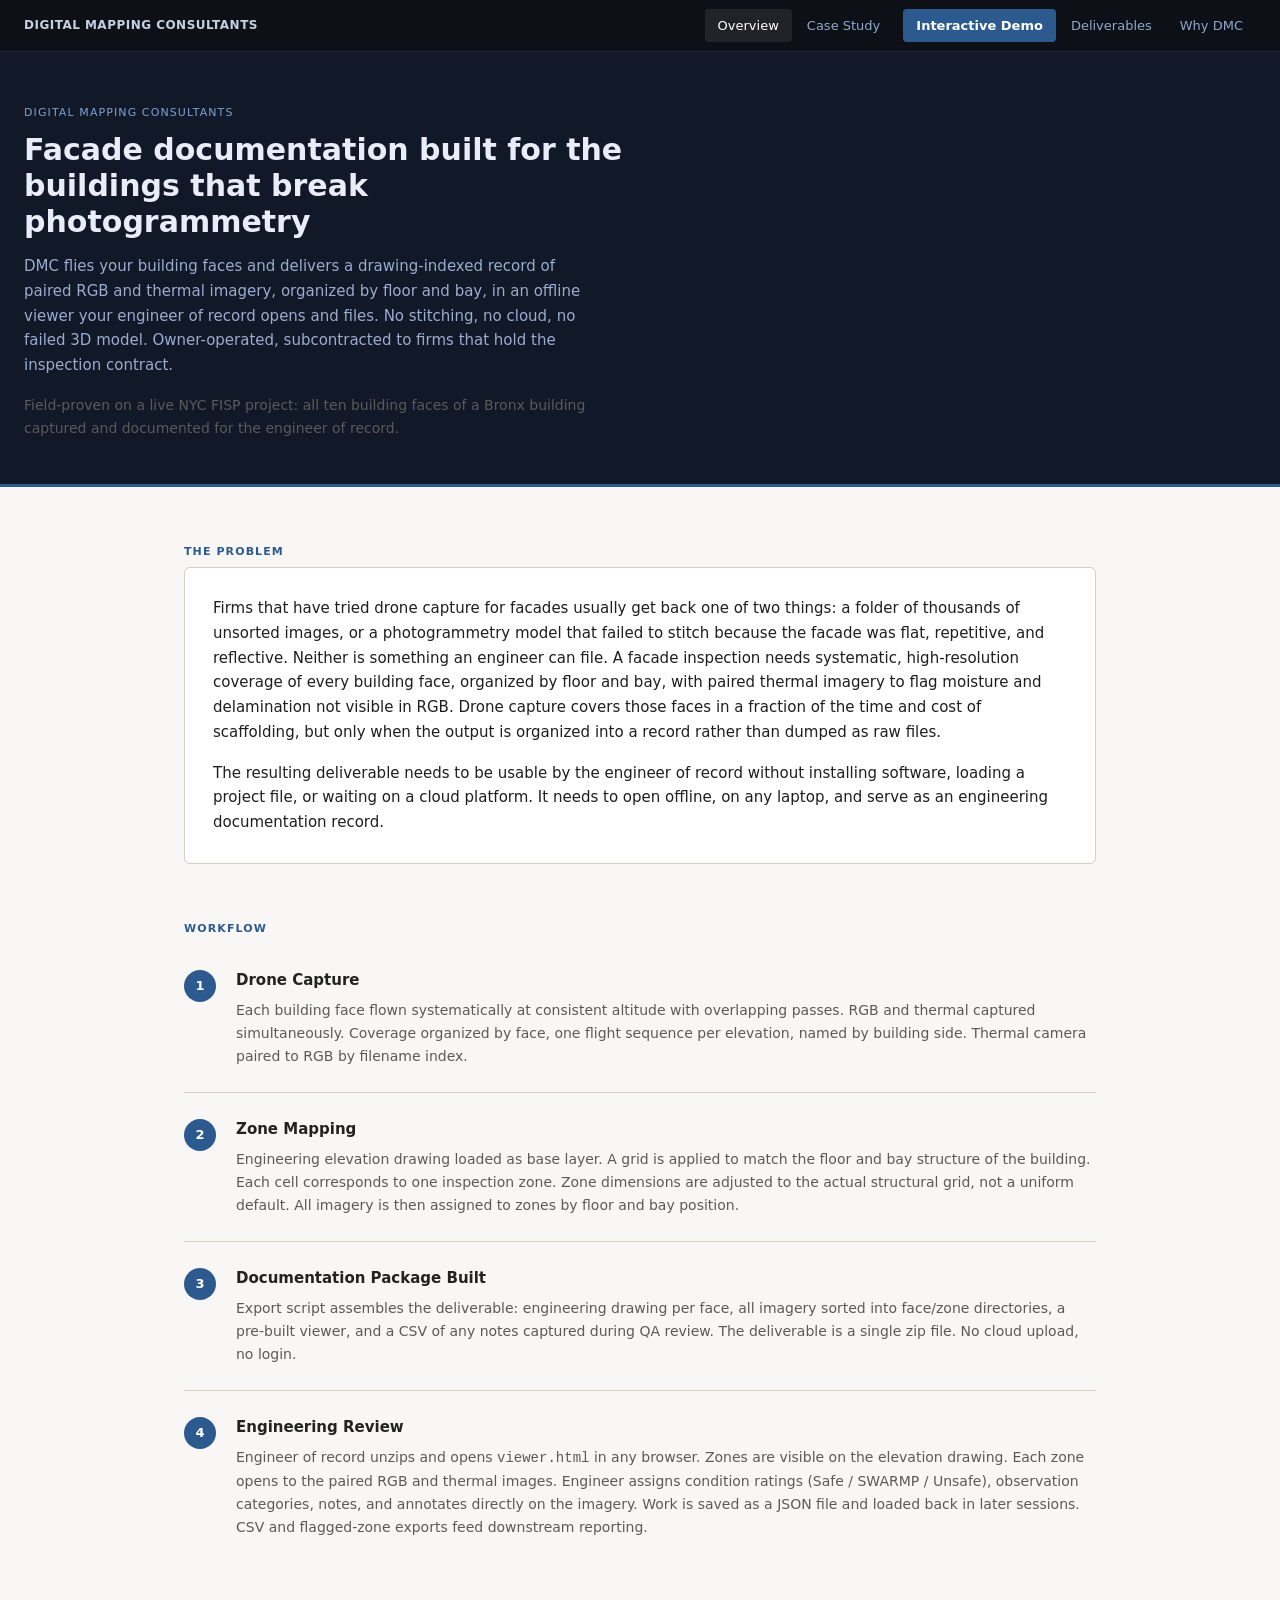
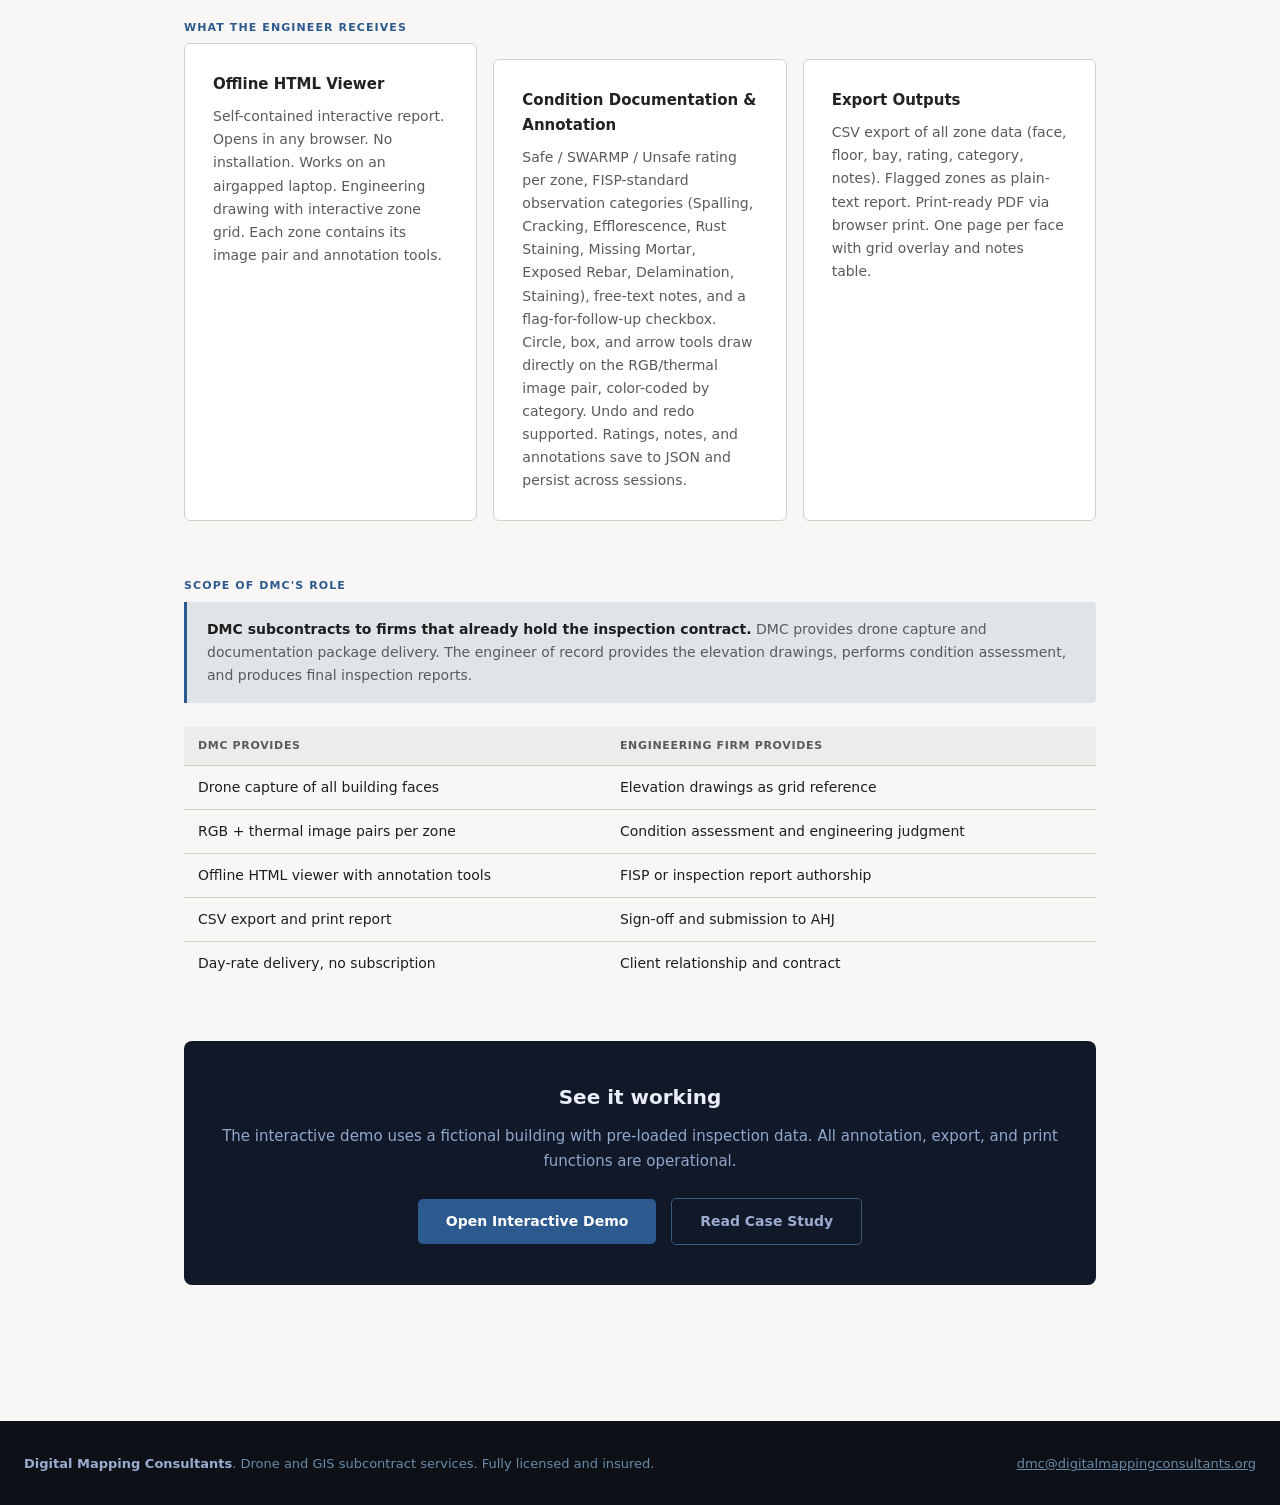
==== index.html @ 9a8e85b5 "Fix mobile responsiveness and lightbox click handler - Fix navigation overflow on mobile: add flex-w" ====
<!DOCTYPE html>
<html lang="en">
<head>
<meta charset="UTF-8">
<meta name="viewport" content="width=device-width,initial-scale=1">
<title>Building Envelope Documentation | Digital Mapping Consultants</title>
<link rel="stylesheet" href="style.css">
</head>
<body>

<nav class="site-nav">
  <a href="index.html" class="nav-brand">Digital Mapping Consultants</a>
  <div class="nav-links">
    <a href="index.html" class="active">Overview</a>
    <a href="case-study.html">Case Study</a>
    <a href="viewer.html" class="nav-cta">Interactive Demo</a>
    <a href="deliverables.html">Deliverables</a>
    <a href="why-dmc.html">Why DMC</a>
  </div>
</nav>

<div class="page-header">
  <div class="eyebrow">Digital Mapping Consultants</div>
  <h1>Facade documentation built for the buildings that break photogrammetry</h1>
  <p>DMC flies your building faces and delivers a drawing-indexed record of paired RGB and
  thermal imagery, organized by floor and bay, in an offline viewer your engineer of record
  opens and files. No stitching, no cloud, no failed 3D model. Owner-operated, subcontracted
  to firms that hold the inspection contract.</p>
  <p style="color:var(--text-muted);font-size:14px;margin-top:12px">Field-proven on a live NYC
  FISP project: all ten building faces of a Bronx building captured and documented for the
  engineer of record.</p>
</div>

<div class="content">

  <div class="section">
    <div class="section-label">The Problem</div>
    <div class="card">
      <p>Firms that have tried drone capture for facades usually get back one of two things: a
      folder of thousands of unsorted images, or a photogrammetry model that failed to stitch
      because the facade was flat, repetitive, and reflective. Neither is something an engineer
      can file. A facade inspection needs systematic, high-resolution coverage of every building
      face, organized by floor and bay, with paired thermal imagery to flag moisture and
      delamination not visible in RGB. Drone capture covers those faces in a fraction of the time
      and cost of scaffolding, but only when the output is organized into a record rather than
      dumped as raw files.</p>
      <p>The resulting deliverable needs to be usable by the engineer of record without
      installing software, loading a project file, or waiting on a cloud platform. It needs to
      open offline, on any laptop, and serve as an engineering documentation record.</p>
    </div>
  </div>

  <div class="section">
    <div class="section-label">Workflow</div>
    <div class="steps">
      <div class="step">
        <div class="step-num">1</div>
        <div class="step-body">
          <h3>Drone Capture</h3>
          <p>Each building face flown systematically at consistent altitude with overlapping passes.
          RGB and thermal captured simultaneously. Coverage organized by face, one flight sequence
          per elevation, named by building side. Thermal camera paired to RGB by filename index.</p>
        </div>
      </div>
      <div class="step">
        <div class="step-num">2</div>
        <div class="step-body">
          <h3>Zone Mapping</h3>
          <p>Engineering elevation drawing loaded as base layer. A grid is applied to match
          the floor and bay structure of the building. Each cell corresponds to one inspection
          zone. Zone dimensions are adjusted to the actual structural grid, not a uniform default.
          All imagery is then assigned to zones by floor and bay position.</p>
        </div>
      </div>
      <div class="step">
        <div class="step-num">3</div>
        <div class="step-body">
          <h3>Documentation Package Built</h3>
          <p>Export script assembles the deliverable: engineering drawing per face, all imagery
          sorted into face/zone directories, a pre-built viewer, and a CSV of any notes captured
          during QA review. The deliverable is a single zip file. No cloud upload, no login.</p>
        </div>
      </div>
      <div class="step">
        <div class="step-num">4</div>
        <div class="step-body">
          <h3>Engineering Review</h3>
          <p>Engineer of record unzips and opens <code>viewer.html</code> in any browser.
          Zones are visible on the elevation drawing. Each zone opens to the paired RGB and
          thermal images. Engineer assigns condition ratings (Safe / SWARMP / Unsafe),
          observation categories, notes, and annotates directly on the imagery. Work is saved
          as a JSON file and loaded back in later sessions. CSV and flagged-zone exports
          feed downstream reporting.</p>
        </div>
      </div>
    </div>
  </div>

  <div class="section">
    <div class="section-label">What the Engineer Receives</div>
    <div class="card-grid">
      <div class="card">
        <h3>Offline HTML Viewer</h3>
        <p style="color:var(--text-muted);font-size:14px">Self-contained interactive report.
        Opens in any browser. No installation. Works on an airgapped laptop. Engineering drawing
        with interactive zone grid. Each zone contains its image pair and annotation tools.</p>
      </div>
      <div class="card">
        <h3>Condition Documentation &amp; Annotation</h3>
        <p style="color:var(--text-muted);font-size:14px">Safe / SWARMP / Unsafe rating per zone,
        FISP-standard observation categories (Spalling, Cracking, Efflorescence, Rust Staining,
        Missing Mortar, Exposed Rebar, Delamination, Staining), free-text notes, and a
        flag-for-follow-up checkbox. Circle, box, and arrow tools draw directly on the
        RGB/thermal image pair, color-coded by category. Undo and redo supported. Ratings, notes,
        and annotations save to JSON and persist across sessions.</p>
      </div>
      <div class="card">
        <h3>Export Outputs</h3>
        <p style="color:var(--text-muted);font-size:14px">CSV export of all zone data (face, floor,
        bay, rating, category, notes). Flagged zones as plain-text report. Print-ready PDF via
        browser print. One page per face with grid overlay and notes table.</p>
      </div>
    </div>
  </div>

  <div class="section">
    <div class="section-label">Scope of DMC's Role</div>
    <div class="callout">
      <strong>DMC subcontracts to firms that already hold the inspection contract.</strong>
      DMC provides drone capture and documentation package delivery. The engineer of record
      provides the elevation drawings, performs condition assessment, and produces final
      inspection reports.
    </div>
    <table class="data-table">
      <thead><tr><th>DMC Provides</th><th>Engineering Firm Provides</th></tr></thead>
      <tbody>
        <tr><td>Drone capture of all building faces</td><td>Elevation drawings as grid reference</td></tr>
        <tr><td>RGB + thermal image pairs per zone</td><td>Condition assessment and engineering judgment</td></tr>
        <tr><td>Offline HTML viewer with annotation tools</td><td>FISP or inspection report authorship</td></tr>
        <tr><td>CSV export and print report</td><td>Sign-off and submission to AHJ</td></tr>
        <tr><td>Day-rate delivery, no subscription</td><td>Client relationship and contract</td></tr>
      </tbody>
    </table>
  </div>

  <div class="cta-block">
    <h2>See it working</h2>
    <p>The interactive demo uses a fictional building with pre-loaded inspection data.
    All annotation, export, and print functions are operational.</p>
    <a href="viewer.html" class="btn">Open Interactive Demo</a>
    <a href="case-study.html" class="btn btn-outline">Read Case Study</a>
  </div>

</div>

<footer class="site-footer">
  <div><strong>Digital Mapping Consultants</strong>. Drone and GIS subcontract services. Fully licensed and insured.</div>
  <div><a href="mailto:dmc@digitalmappingconsultants.org" style="color:inherit">dmc@digitalmappingconsultants.org</a></div>
</footer>

</body>
</html>
---- style.css ----
/* DMC Demo Site — Shared Styles */
*, *::before, *::after { box-sizing: border-box; margin: 0; padding: 0; }

:root {
  --bg: #f8f7f5;
  --bg-alt: #eeecea;
  --bg-dark: #111827;
  --bg-nav: #0d1117;
  --accent: #2d5a8e;
  --accent-light: #4a7fc1;
  --accent-dim: rgba(45,90,142,0.12);
  --text: #1e1e1e;
  --text-muted: #5a5a5a;
  --border: #d4cfc8;
  --max-w: 960px;
}

body {
  font-family: system-ui, -apple-system, "Segoe UI", sans-serif;
  font-size: 15px;
  line-height: 1.65;
  color: var(--text);
  background: var(--bg);
}

/* ── Navigation ── */
.site-nav {
  background: var(--bg-nav);
  padding: 0 24px;
  display: flex;
  align-items: center;
  height: 52px;
  position: sticky;
  top: 0;
  z-index: 200;
  border-bottom: 1px solid #1e2740;
  flex-wrap: wrap;
  gap: 8px;
}
.nav-brand {
  color: #c8d0e0;
  font-size: 12px;
  font-weight: 600;
  letter-spacing: 0.04em;
  text-transform: uppercase;
  text-decoration: none;
  white-space: nowrap;
  margin-right: auto;
}
.nav-links {
  display: flex;
  gap: 2px;
  align-items: center;
  flex-wrap: wrap;
}
.nav-links a {
  color: #8fa8cc;
  text-decoration: none;
  font-size: 13px;
  padding: 6px 13px;
  border-radius: 4px;
  white-space: nowrap;
  transition: color 0.1s, background 0.1s;
}
.nav-links a:hover { color: #c8d0e0; background: rgba(255,255,255,0.05); }
.nav-links a.active { color: #fff; background: rgba(255,255,255,0.08); }
.nav-links a.nav-cta {
  background: var(--accent);
  color: #fff;
  font-weight: 600;
  margin-left: 8px;
}
.nav-links a.nav-cta:hover { background: var(--accent-light); }

/* ── Page Header ── */
.page-header {
  background: var(--bg-dark);
  color: #c8d0e0;
  padding: 52px 24px 44px;
  border-bottom: 3px solid var(--accent);
}
.page-header .eyebrow {
  font-size: 11px;
  letter-spacing: 0.1em;
  text-transform: uppercase;
  color: #7aa2d4;
  margin-bottom: 10px;
}
.page-header h1 {
  font-size: clamp(22px, 3vw, 30px);
  font-weight: 600;
  color: #e8edf8;
  line-height: 1.2;
  margin-bottom: 14px;
  max-width: 640px;
}
.page-header p {
  font-size: 15px;
  color: #9aaccf;
  max-width: 580px;
  line-height: 1.65;
}

/* ── Content ── */
.content {
  max-width: var(--max-w);
  margin: 0 auto;
  padding: 56px 24px;
}
.content-narrow {
  max-width: 720px;
  margin: 0 auto;
  padding: 56px 24px;
}

/* ── Typography ── */
h2 {
  font-size: 20px;
  font-weight: 600;
  color: #1a1a1a;
  margin-bottom: 14px;
}
h3 {
  font-size: 15px;
  font-weight: 600;
  color: #222;
  margin-bottom: 8px;
}
p { margin-bottom: 16px; }
p:last-child { margin-bottom: 0; }

/* ── Sections ── */
.section { margin-bottom: 56px; }
.section:last-child { margin-bottom: 0; }
.section-label {
  font-size: 11px;
  font-weight: 600;
  letter-spacing: 0.1em;
  text-transform: uppercase;
  color: var(--accent);
  margin-bottom: 6px;
}

/* ── Cards / Panels ── */
.card {
  background: #fff;
  border: 1px solid var(--border);
  border-radius: 6px;
  padding: 28px 28px;
}
.card + .card { margin-top: 16px; }
.card-grid {
  display: grid;
  grid-template-columns: repeat(auto-fill, minmax(260px, 1fr));
  gap: 16px;
}

/* ── Workflow Steps ── */
.steps { display: flex; flex-direction: column; gap: 0; }
.step {
  display: flex;
  gap: 20px;
  padding: 24px 0;
  border-bottom: 1px solid var(--border);
}
.step:last-child { border-bottom: none; }
.step-num {
  flex-shrink: 0;
  width: 32px;
  height: 32px;
  background: var(--accent);
  color: #fff;
  border-radius: 50%;
  display: flex;
  align-items: center;
  justify-content: center;
  font-size: 13px;
  font-weight: 700;
  margin-top: 2px;
}
.step-body h3 { margin-bottom: 6px; }
.step-body p { color: var(--text-muted); font-size: 14px; margin: 0; }

/* ── Table ── */
.data-table { width: 100%; border-collapse: collapse; font-size: 14px; }
.data-table th, .data-table td {
  text-align: left;
  padding: 10px 14px;
  border-bottom: 1px solid var(--border);
}
.data-table th {
  font-size: 11px;
  font-weight: 600;
  letter-spacing: 0.06em;
  text-transform: uppercase;
  color: var(--text-muted);
  background: var(--bg-alt);
}
.data-table tr:last-child td { border-bottom: none; }

/* ── Callout ── */
.callout {
  background: var(--accent-dim);
  border-left: 3px solid var(--accent);
  padding: 16px 20px;
  border-radius: 0 4px 4px 0;
  margin-bottom: 24px;
  font-size: 14px;
  color: var(--text-muted);
}
.callout strong { color: var(--text); }

/* ── CTA Block ── */
.cta-block {
  background: var(--bg-dark);
  color: #c8d0e0;
  padding: 40px 32px;
  border-radius: 8px;
  text-align: center;
}
.cta-block h2 { color: #e8edf8; margin-bottom: 10px; }
.cta-block p { color: #8fa8cc; margin-bottom: 24px; }
.btn {
  display: inline-block;
  background: var(--accent);
  color: #fff;
  text-decoration: none;
  font-size: 14px;
  font-weight: 600;
  padding: 11px 28px;
  border-radius: 5px;
  transition: background 0.15s;
}
.btn:hover { background: var(--accent-light); }
.btn-outline {
  background: transparent;
  border: 1px solid #3a5a80;
  color: #9aaccf;
  margin-left: 10px;
}
.btn-outline:hover { background: rgba(255,255,255,0.07); }

/* ── Badge ── */
.badge {
  display: inline-block;
  font-size: 11px;
  font-weight: 600;
  padding: 3px 9px;
  border-radius: 3px;
  letter-spacing: 0.04em;
  text-transform: uppercase;
}
.badge-swarmp { background: #4a2e00; color: #ffcc44; }
.badge-unsafe { background: #4a0000; color: #ff8080; }
.badge-safe { background: #0a3a0a; color: #7fff7f; }

/* ── Status indicators ── */
.status-dot {
  display: inline-block;
  width: 10px; height: 10px;
  border-radius: 50%;
  margin-right: 6px;
  vertical-align: middle;
}
.status-safe { background: #30a060; }
.status-swarmp { background: #d4880a; }
.status-unsafe { background: #cc3333; }

/* ── Deliverables grid ── */
.deliv-grid {
  display: grid;
  grid-template-columns: repeat(auto-fill, minmax(240px, 1fr));
  gap: 20px;
  margin-top: 24px;
}
.deliv-card {
  background: #fff;
  border: 1px solid var(--border);
  border-top: 3px solid var(--accent);
  border-radius: 0 0 6px 6px;
  padding: 20px;
}
.deliv-card h3 { font-size: 14px; margin-bottom: 6px; }
.deliv-card p { font-size: 13px; color: var(--text-muted); margin: 0; line-height: 1.55; }
.deliv-format {
  font-size: 11px;
  font-family: monospace;
  color: var(--accent);
  background: var(--accent-dim);
  padding: 2px 7px;
  border-radius: 3px;
  margin-top: 10px;
  display: inline-block;
}

/* ── Spec list ── */
.spec-list { list-style: none; padding: 0; }
.spec-list li {
  display: flex;
  padding: 9px 0;
  border-bottom: 1px solid var(--border);
  font-size: 14px;
}
.spec-list li:last-child { border-bottom: none; }
.spec-key {
  width: 180px;
  flex-shrink: 0;
  font-weight: 600;
  color: var(--text-muted);
  font-size: 13px;
}
.spec-val { color: var(--text); }

/* ── Image placeholder ── */
.img-placeholder {
  background: var(--bg-alt);
  border: 1px solid var(--border);
  border-radius: 4px;
  display: flex;
  align-items: center;
  justify-content: center;
  color: var(--text-muted);
  font-size: 13px;
  font-style: italic;
}

/* ── Footer ── */
.site-footer {
  background: var(--bg-nav);
  color: #6a8aaa;
  padding: 32px 24px;
  font-size: 13px;
  display: flex;
  justify-content: space-between;
  align-items: center;
  flex-wrap: wrap;
  gap: 12px;
  margin-top: 80px;
}
.site-footer strong { color: #9aaccf; }

/* ── Responsive ── */
@media (max-width: 768px) {
  .site-nav { height: auto; min-height: 52px; }
  .nav-brand { font-size: 11px; flex-basis: 100%; }
  .nav-links { width: 100%; }
  .nav-links a { font-size: 12px; padding: 5px 8px; flex: 1 1 auto; text-align: center; }
  .nav-links a.nav-cta { margin-left: 0; }
  .content, .content-narrow { padding: 32px 16px; }
  .page-header { padding: 32px 16px 28px; }
  .card { padding: 20px 16px; }
  .card-grid { grid-template-columns: 1fr; }
  .deliv-grid { grid-template-columns: 1fr; }
  .site-footer { flex-direction: column; align-items: flex-start; }
}
@media (max-width: 480px) {
  .site-nav { padding: 0 12px; }
  .nav-brand { font-size: 10px; }
  .nav-links a { font-size: 11px; padding: 4px 6px; }
}
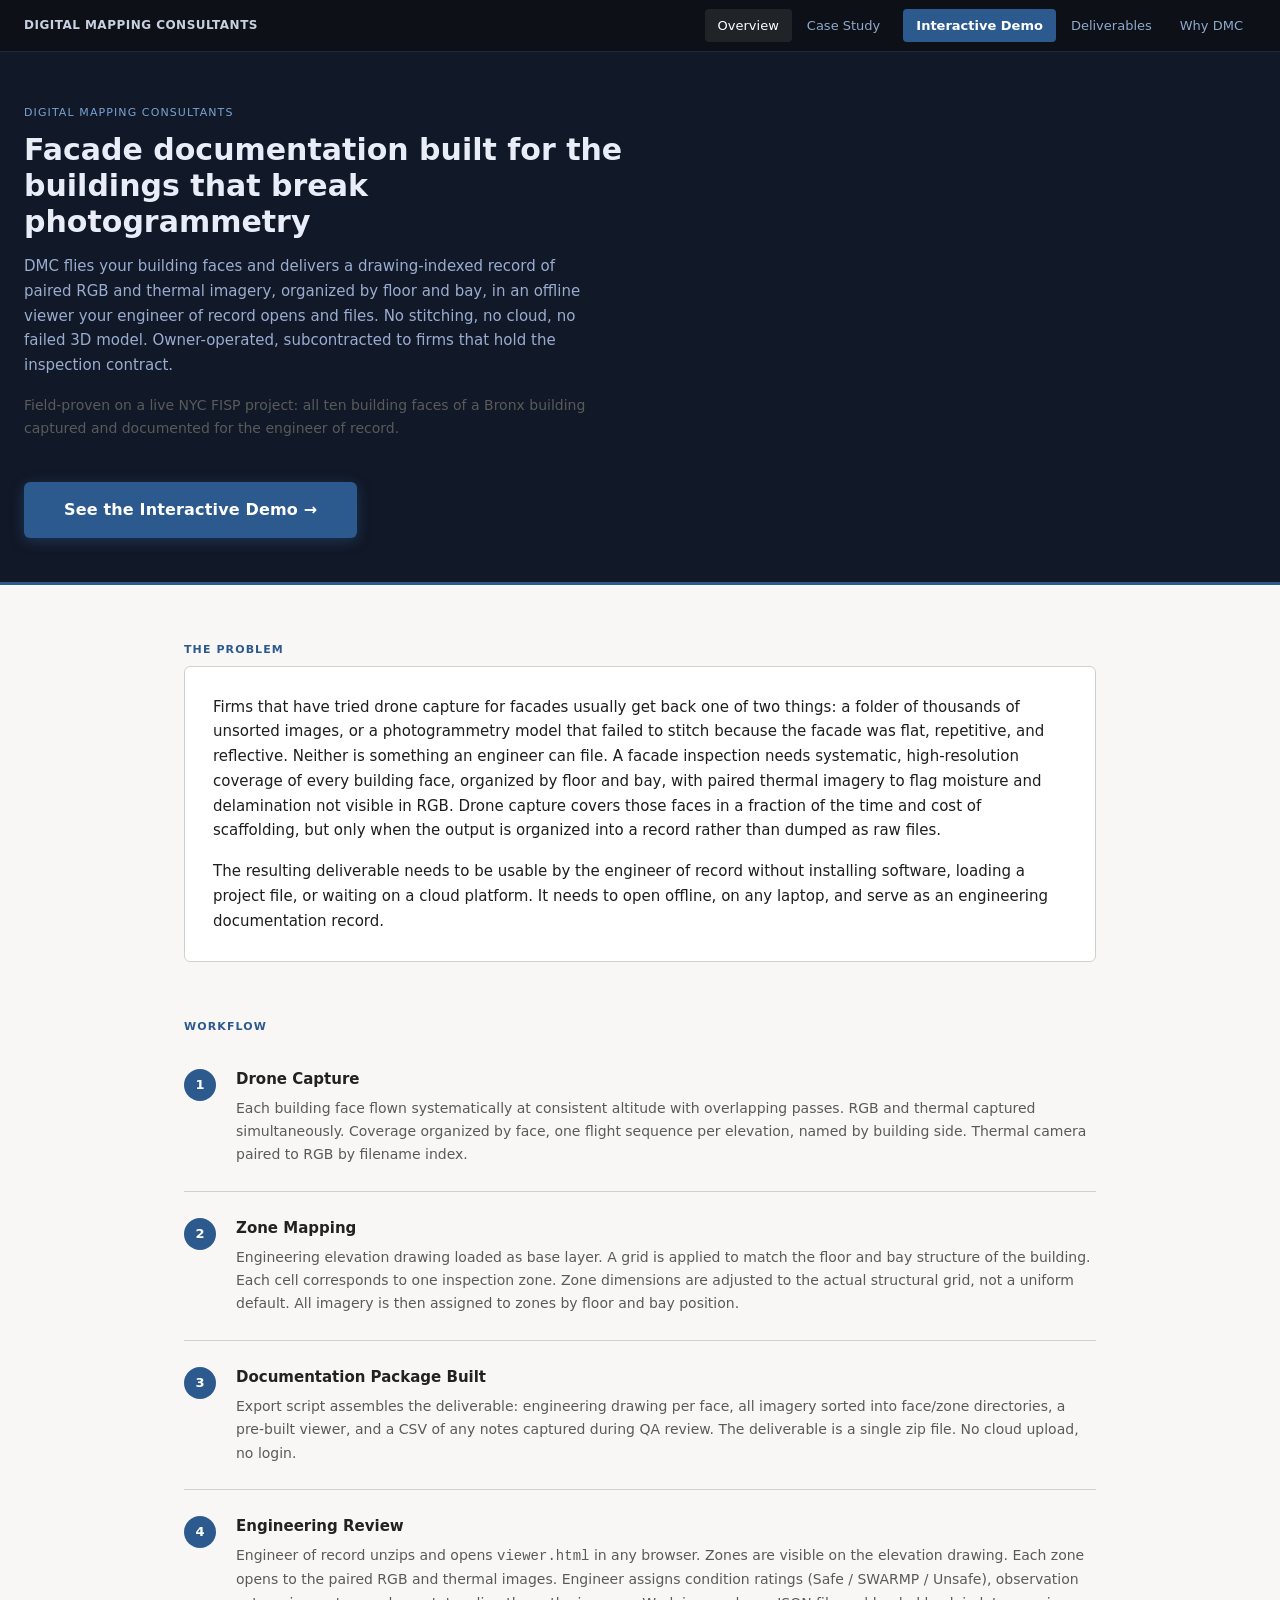
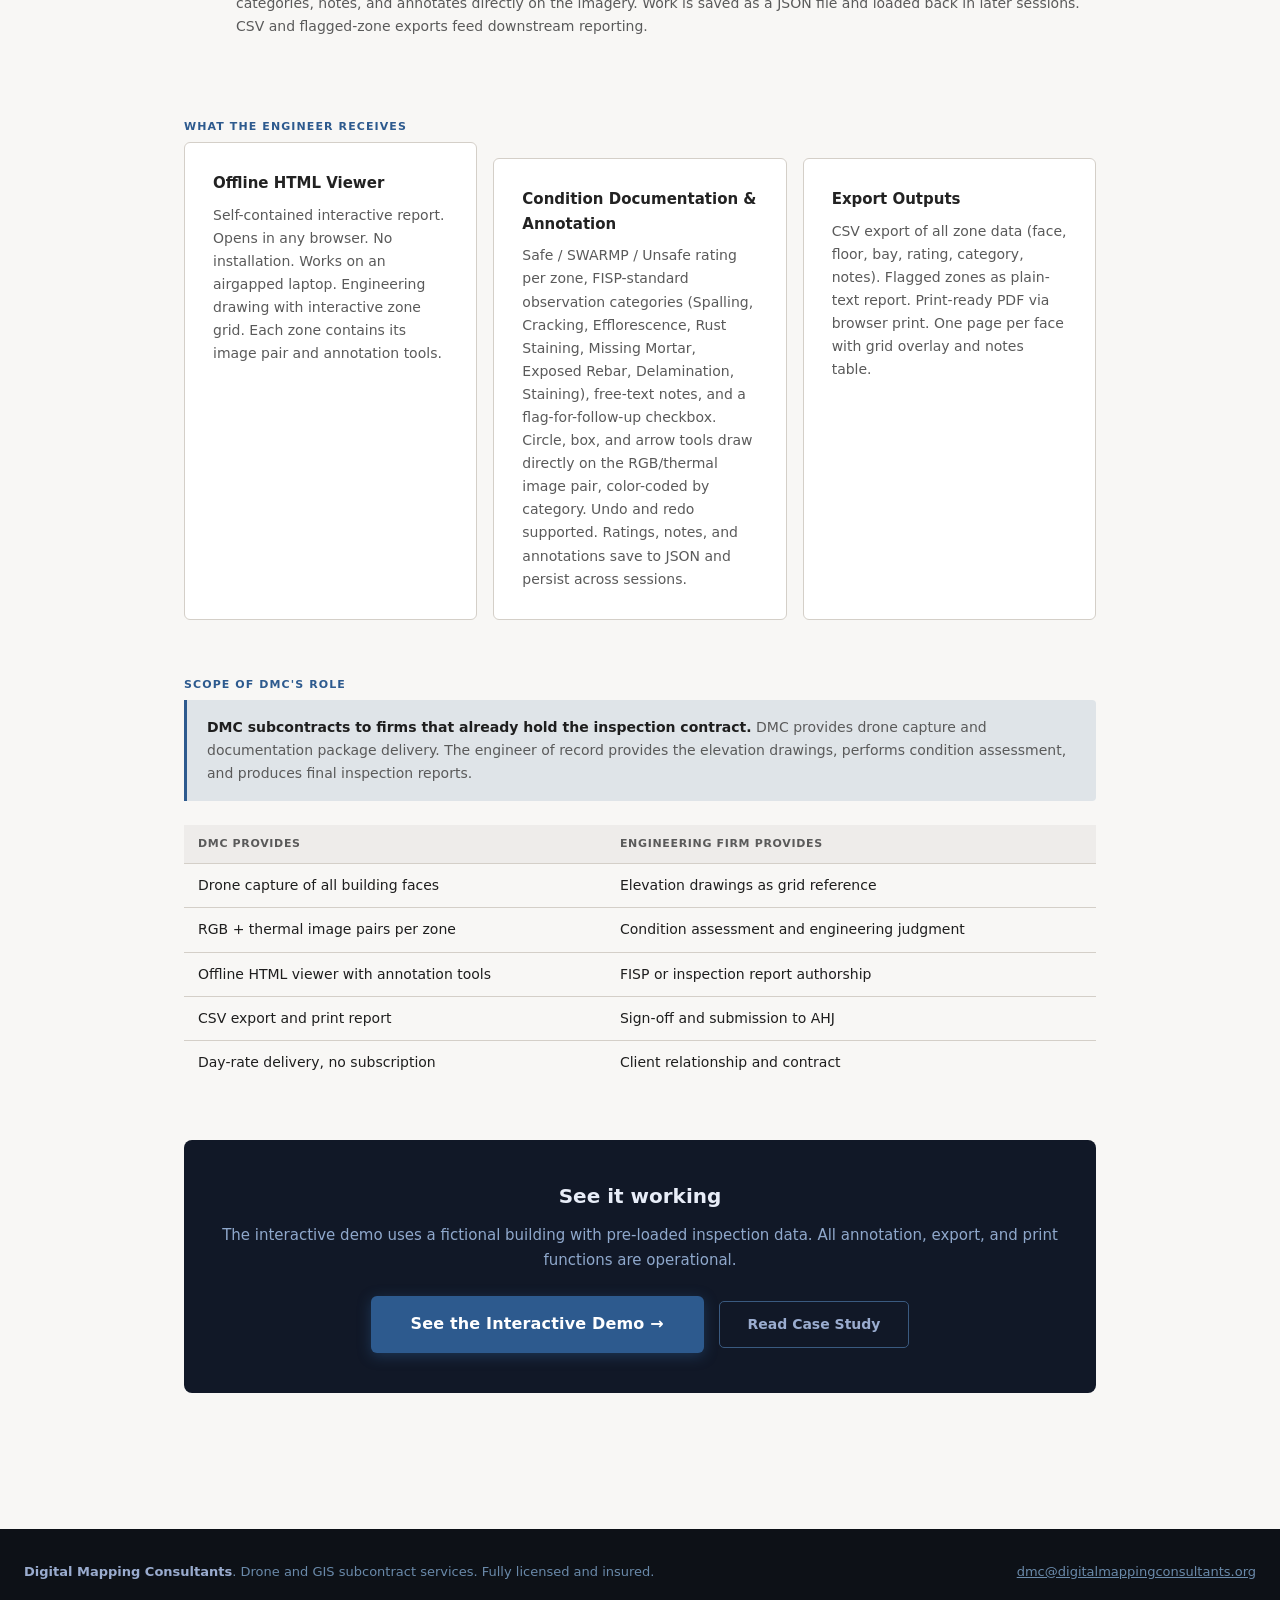
==== commit 8387ceb7: "Add prominent demo CTAs and fix viewer mobile nav overflow - Add full-width .btn-hero demo buttons i" ====
--- a/index.html
+++ b/index.html
@@ -29,6 +29,7 @@
   <p style="color:var(--text-muted);font-size:14px;margin-top:12px">Field-proven on a live NYC
   FISP project: all ten building faces of a Bronx building captured and documented for the
   engineer of record.</p>
+  <a href="viewer.html" class="btn btn-hero">See the Interactive Demo &rarr;</a>
 </div>
 
 <div class="content">
@@ -147,7 +148,7 @@
     <h2>See it working</h2>
     <p>The interactive demo uses a fictional building with pre-loaded inspection data.
     All annotation, export, and print functions are operational.</p>
-    <a href="viewer.html" class="btn">Open Interactive Demo</a>
+    <a href="viewer.html" class="btn btn-hero">See the Interactive Demo &rarr;</a>
     <a href="case-study.html" class="btn btn-outline">Read Case Study</a>
   </div>
 
--- a/style.css
+++ b/style.css
@@ -239,6 +239,18 @@
   margin-left: 10px;
 }
 .btn-outline:hover { background: rgba(255,255,255,0.07); }
+
+/* ── Prominent demo CTA ── */
+.btn-hero {
+  font-size: 16px;
+  font-weight: 700;
+  padding: 15px 40px;
+  border-radius: 6px;
+  letter-spacing: 0.01em;
+  box-shadow: 0 3px 14px rgba(45,90,142,0.45);
+}
+.btn-hero:hover { background: var(--accent-light); }
+.page-header .btn-hero { margin-top: 26px; }
 
 /* ── Badge ── */
 .badge {
@@ -357,4 +369,6 @@
   .site-nav { padding: 0 12px; }
   .nav-brand { font-size: 10px; }
   .nav-links a { font-size: 11px; padding: 4px 6px; }
-}
+  .btn-hero { display: block; width: 100%; text-align: center; padding: 16px; }
+  .cta-block .btn-outline { display: block; width: 100%; margin-left: 0; margin-top: 12px; text-align: center; }
+}
